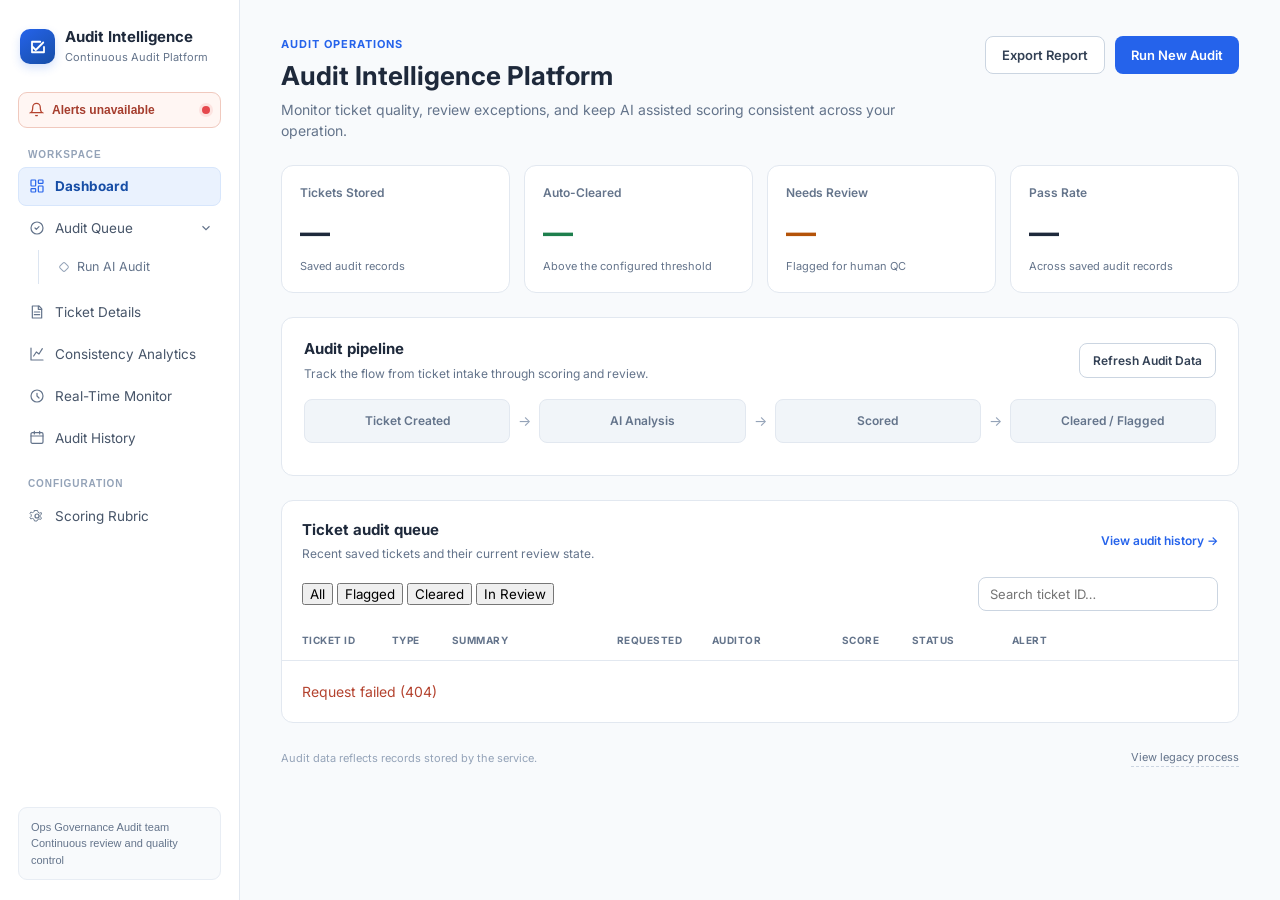
==== static/auditrix-prototype-main/index.html @ 74dadcfc "Initial commit" ====
<!doctype html>
<html lang="en">
<head>
  <meta charset="utf-8">
  <meta name="viewport" content="width=device-width, initial-scale=1">
  <meta name="theme-color" content="#F8FAFC">
  <title>Audit Intelligence Platform</title>
  <link rel="preconnect" href="https://fonts.googleapis.com">
  <link rel="preconnect" href="https://fonts.gstatic.com" crossorigin>
  <link href="https://fonts.googleapis.com/css2?family=Inter:wght@400;500;600;700&display=swap" rel="stylesheet">
  <link rel="stylesheet" href="app-shell.css">
  <script defer src="api.js"></script>
  <script defer src="app-sidebar.js"></script>
  <script defer src="alerts.js"></script>
  <script defer src="app-router.js"></script>
</head>
<body>
  <div class="app-shell">
    <audit-sidebar active="dashboard"></audit-sidebar>
    <main id="content-container" class="app-content" tabindex="-1" aria-live="polite" aria-busy="true"></main>
  </div>
</body>
</html>
---- static/auditrix-prototype-main/app-shell.css ----
:root {
  color-scheme: light;
  --app-bg: #F8FAFC;
  --app-surface: #FFFFFF;
  --app-ink: #1E293B;
  --app-muted: #64748B;
  --app-line: #E2E8F0;
  --app-primary: #2563EB;
  --app-ring: rgba(37, 99, 235, .28);
}

*, *::before, *::after { box-sizing: border-box; }
html, body, body *, button, input, select, textarea, h1, h2, h3, h4, table {
  font-family: Inter, "Segoe UI", Arial, sans-serif !important;
}
html, body { min-height: 100%; margin: 0; }
body {
  background: var(--app-bg);
  color: var(--app-ink);
  font-size: 14px;
  line-height: 1.5;
  -webkit-font-smoothing: antialiased;
  text-rendering: optimizeLegibility;
}
::selection { background: #DBEAFE; }
::-webkit-scrollbar { width: 9px; height: 9px; }
::-webkit-scrollbar-thumb { background: #CBD5E1; border-radius: 999px; }
::-webkit-scrollbar-thumb:hover { background: #94A3B8; }
:focus-visible { outline: 3px solid var(--app-ring); outline-offset: 2px; }
a, button { cursor: pointer; }
button { transition: filter .15s ease, transform .08s ease, box-shadow .15s ease; }
button:hover:not(:disabled) { filter: brightness(1.04); }
button:active:not(:disabled) { transform: translateY(1px); }
button:disabled { cursor: not-allowed; opacity: .58; }

.app-shell {
  width: 100%;
  max-width: 1600px;
  min-height: 100vh;
  margin: 0 auto;
  display: flex;
  background: var(--app-bg);
}
.app-shell > audit-sidebar {
  flex: 0 0 240px;
  width: 240px;
  min-width: 240px;
  min-height: 100vh;
  position: sticky;
  top: 0;
  align-self: flex-start;
  z-index: 10;
}
.app-content {
  flex: 1 1 auto;
  min-width: 0;
  min-height: 100vh;
  display: flex;
  flex-direction: column;
  align-items: stretch;
  gap: 24px;
  padding: 36px clamp(22px, 3.2vw, 48px) 56px;
  transition: opacity .18s ease, transform .18s ease;
}
.app-content.is-loading { opacity: .58; transform: translateY(3px); }
.app-content.is-entering { animation: app-content-enter .22s ease both; }
@keyframes app-content-enter {
  from { opacity: .72; transform: translateY(5px); }
  to { opacity: 1; transform: translateY(0); }
}
.app-content[aria-busy="true"] { cursor: progress; pointer-events: none; }
.app-content[data-page="audit-runner"] { gap: 0; }
.app-content > * { max-width: 100%; }
.mono { font-family: ui-monospace, SFMono-Regular, Menlo, Consolas, monospace !important; }
.topbar { display:flex; justify-content:space-between; align-items:center; gap:16px; flex-wrap:wrap; }
.topbar h1 { margin:0; font-size:26px; line-height:1.2; letter-spacing:-.02em; }
.muted { color:var(--app-muted); }
.card { background:var(--app-surface); border:1px solid var(--app-line); border-radius:12px; padding:18px 20px; box-shadow:0 1px 2px rgba(15,23,42,.04); }
.toolbar { display:flex; align-items:center; gap:8px; flex-wrap:wrap; }
.tab { appearance:none; border:1px solid #CBD5E1; background:#FFFFFF; border-radius:8px; padding:8px 12px; color:#334155; font-size:13px; }
.tab.active { background:#EAF2FE; border-color:#93C5FD; color:#174EA6; font-weight:600; }
.search { min-width:220px; max-width:360px; flex:1; padding:9px 12px; border:1px solid #CBD5E1; border-radius:8px; background:#FFFFFF; color:#1E293B; }
.table-wrap { overflow:auto; }
.table { width:100%; min-width:850px; border-collapse:collapse; text-align:left; }
.table th { background:#F8FAFC; color:#64748B; font-size:10px; letter-spacing:.05em; text-transform:uppercase; }
.table th, .table td { padding:12px; border-bottom:1px solid #E2E8F0; vertical-align:top; }
.status { display:inline-flex; align-items:center; padding:4px 9px; border-radius:999px; font-size:11px; font-weight:700; white-space:nowrap; }
.status.qc { background:#FDF3E6; color:#B45309; }
.status.clear { background:#E8F5EE; color:#1E7F4D; }
.button { display:inline-flex; align-items:center; justify-content:center; border:0; border-radius:8px; padding:8px 11px; background:#2563EB; color:#FFFFFF; text-decoration:none; font-size:12px; font-weight:600; white-space:nowrap; }
.button.secondary { background:#FFFFFF; color:#334155; border:1px solid #CBD5E1; }
.empty, .error { padding:28px; text-align:center; color:#64748B; }
.error { color:#B4432F; }
.app-content .table-wrap.card { padding:0; }
.app-error {
  padding: 18px 20px;
  border: 1px solid #F0C9BE;
  border-radius: 12px;
  background: #FFF6F3;
  color: #7A3226;
}
.app-error h1 { margin: 0 0 7px; font-size: 20px; }
.app-error p { margin: 0 0 12px; }
.app-error button {
  padding: 8px 12px;
  border: 1px solid #E8B5A7;
  border-radius: 8px;
  background: #FFFFFF;
  color: #7A3226;
  font-weight: 600;
}

@media (max-width: 1100px) {
  .app-content [style*="repeat(4, minmax(0, 1fr))"] { grid-template-columns: repeat(3, minmax(0, 1fr)) !important; }
}
@media (max-width: 800px) {
  .app-shell { display: block; }
  .app-shell > audit-sidebar { display: block; width: 100%; min-width: 0; min-height: 0; height: auto; position: relative; }
  .app-content { min-height: calc(100vh - 65px); padding: 22px 16px 40px; gap: 20px; }
  .app-content [style*="repeat(4, minmax(0, 1fr))"] { grid-template-columns: repeat(2, minmax(0, 1fr)) !important; }
  .app-content[data-page="ticket-detail"] [style*="minmax(240px,1fr)"] { grid-template-columns: 1fr !important; }
  .app-content[data-page="history"] [style*="grid-template-columns: 110px 90px"] { min-width: 720px; }
  .app-content[data-page="history"] [style*="overflow: hidden"] { overflow-x: auto !important; }
}
@media (max-width: 480px) {
  .app-content [style*="repeat(4, minmax(0, 1fr))"] { grid-template-columns: 1fr !important; }
}
@media print {
  .app-shell { display: block; max-width: none; }
  .app-shell > audit-sidebar, .no-print { display: none !important; }
  .app-content { display: block; min-height: 0; padding: 0; }
  body { background: #fff; }
}
@media (prefers-reduced-motion: reduce) {
  *, *::before, *::after { scroll-behavior: auto !important; animation-duration: .01ms !important; transition-duration: .01ms !important; }
}
/* Run AI Audit feature styles, shared by the app shell. */
:root{
    --paper:   #F8FAFC;
    --surface: #ffffff;
    --ink:     #1E293B;
    --mute:    #64748B;
    --line:    #E2E8F0;
    --action:  #2563EB;
    --action-hover: #1D4ED8;
    --ok-bg:   #E8F5EE;
    --ok-fg:   #1E7F4D;
    --ok-dot:  #4FA187;
    --warn-bg: #FDF3E6;
    --warn-fg: #B45309;
    --warn-dot:#C25A44;
    --ring:    rgba(37,99,235,0.28);
    --radius-lg: 14px;
    --radius-md: 10px;
    --radius-sm: 8px;
  }

.runner-nav{display:flex;align-items:center;justify-content:space-between;gap:12px;flex-wrap:wrap;margin-bottom:28px;padding:12px 14px;background:#fff;border:1px solid var(--line);border-radius:10px;box-shadow:0 1px 2px rgba(15,23,42,.05)}
  .runner-nav a:hover{background:#EFF6FF}

  header.top{
    margin-bottom:26px;
    display:flex;
    align-items:baseline;
    justify-content:space-between;
    gap:16px;
    flex-wrap:wrap;
  }

  .wordmark h1{
    font-size:26px;
    font-weight:600;
    margin:0 0 6px;
    letter-spacing:-0.01em;
  }

  .wordmark p{
    margin:0;
    color:var(--mute);
    font-size:14.5px;
    max-width:46ch;
  }

  .conn{
    display:flex;
    align-items:center;
    gap:8px;
    font-size:13px;
    color:var(--mute);
    white-space:nowrap;
  }

  .conn .dot{
    width:7px;
    height:7px;
    border-radius:50%;
    background:var(--mute);
    flex-shrink:0;
  }
  .conn.live .dot{ background:var(--ok-dot); }
  .conn.down .dot{ background:var(--warn-dot); }

  .demo-row{
    display:flex;
    gap:10px;
    margin-bottom:36px;
    flex-wrap:wrap;
  }

  .pill-btn{
    appearance:none;
    background:var(--surface);
    border:1px solid var(--line);
    color:var(--ink);
    font-family:inherit;
    font-size:13.5px;
    padding:9px 16px;
    border-radius:999px;
    cursor:pointer;
    transition:border-color .15s ease, background .15s ease;
  }
  .pill-btn:hover{ border-color:#93C5FD; background:#EFF6FF; }

  .grid{
    display:grid;
    grid-template-columns:1.15fr 1fr;
    gap:40px;
    align-items:start;
  }

  @media (max-width:760px){
    .grid{ grid-template-columns:1fr; }
    .page{ padding:18px 14px 54px; }
  }

  .panel-heading{
    font-size:15px;
    font-weight:600;
    margin:0 0 20px;
    padding-bottom:14px;
    border-bottom:1px solid var(--line);
  }

  form .field{
    margin-bottom:20px;
  }

  form .field label{
    display:block;
    font-size:13px;
    color:var(--mute);
    margin-bottom:7px;
  }

  .two-col{
    display:grid;
    grid-template-columns:1fr 1fr;
    gap:16px;
  }
  @media (max-width:520px){ .two-col{ grid-template-columns:1fr; } }

  input[type=text], select, textarea{
    width:100%;
    background:transparent;
    border:none;
    border-bottom:1px solid var(--line);
    padding:9px 2px;
    font-family:inherit;
    font-size:14.5px;
    color:var(--ink);
    transition:border-color .15s ease;
    resize:vertical;
  }

  input[type=text]:hover, select:hover, textarea:hover{ border-color:#cfc7b8; }
  input[type=text]:focus, select:focus, textarea:focus{
    outline:none;
    border-color:var(--action);
  }

  textarea{ min-height:76px; line-height:1.5; }

  select{
    appearance:none;
    background-image:url("data:image/svg+xml;utf8,<svg xmlns='http://www.w3.org/2000/svg' width='10' height='6' viewBox='0 0 10 6'><path d='M1 1l4 4 4-4' stroke='%238b8478' stroke-width='1.4' fill='none' fill-rule='evenodd'/></svg>");
    background-repeat:no-repeat;
    background-position:right 4px center;
    padding-right:20px;
  }

  .run-btn{
    appearance:none;
    width:100%;
    background:var(--action);
    color:#fdfcfa;
    border:none;
    font-family:inherit;
    font-size:14.5px;
    font-weight:500;
    padding:13px 20px;
    border-radius:var(--radius-sm);
    cursor:pointer;
    margin-top:6px;
    transition:background .15s ease, transform .05s ease;
  }
  .run-btn:hover{ background:var(--action-hover); }
  .run-btn:active{ transform:translateY(1px); }
  .run-btn:disabled{ opacity:.6; cursor:default; }

  .error-msg{
    margin-top:14px;
    font-size:13.5px;
    color:var(--warn-fg);
    background:var(--warn-bg);
    border-radius:var(--radius-sm);
    padding:10px 14px;
    display:none;
  }
  .error-msg.show{ display:block; }

  /* Result panel */
  .result-card{
    background:var(--surface);
    border:1px solid var(--line);
    border-radius:var(--radius-lg);
    padding:28px;
    box-shadow:0 1px 2px rgba(0,0,0,.03), 0 12px 28px -14px rgba(58,55,51,.12);
    min-height:340px;
    display:flex;
    flex-direction:column;
  }

  .empty-state{
    flex:1;
    display:flex;
    align-items:center;
    justify-content:center;
    text-align:center;
    color:var(--mute);
    font-size:13.5px;
    padding:20px;
  }

  .result-body{ display:none; }
  .result-body.show{ display:block; }

  .score-row{
    display:flex;
    align-items:baseline;
    gap:10px;
    margin-bottom:4px;
  }

  .score-num{
    font-size:52px;
    font-weight:600;
    letter-spacing:-0.02em;
    font-feature-settings:"tnum";
  }

  .score-max{
    font-size:15px;
    color:var(--mute);
  }

  .score-label{
    font-size:13px;
    color:var(--mute);
    margin-bottom:22px;
  }

  .status-pill{
    display:inline-flex;
    align-items:center;
    gap:8px;
    padding:7px 14px;
    border-radius:999px;
    font-size:13px;
    font-weight:500;
    margin-bottom:20px;
  }
  .status-pill .dot{ width:7px; height:7px; border-radius:50%; }
  .status-pill.ok{ background:var(--ok-bg); color:var(--ok-fg); }
  .status-pill.ok .dot{ background:var(--ok-dot); }
  .status-pill.warn{ background:var(--warn-bg); color:var(--warn-fg); }
  .status-pill.warn .dot{ background:var(--warn-dot); }

  .reasoning-heading{
    font-size:12.5px;
    color:var(--mute);
    margin:0 0 8px;
  }

  .reasoning-text{
    font-size:14px;
    line-height:1.65;
    margin:0 0 20px;
  }

  .meta-row{
    display:flex;
    gap:18px;
    flex-wrap:wrap;
    padding-top:16px;
    border-top:1px solid var(--line);
    font-size:12.5px;
    color:var(--mute);
    margin-top:auto;
  }
  .meta-row span b{ color:var(--ink); font-weight:500; }

  @media (prefers-reduced-motion: reduce){
    *{ transition:none !important; }
  }
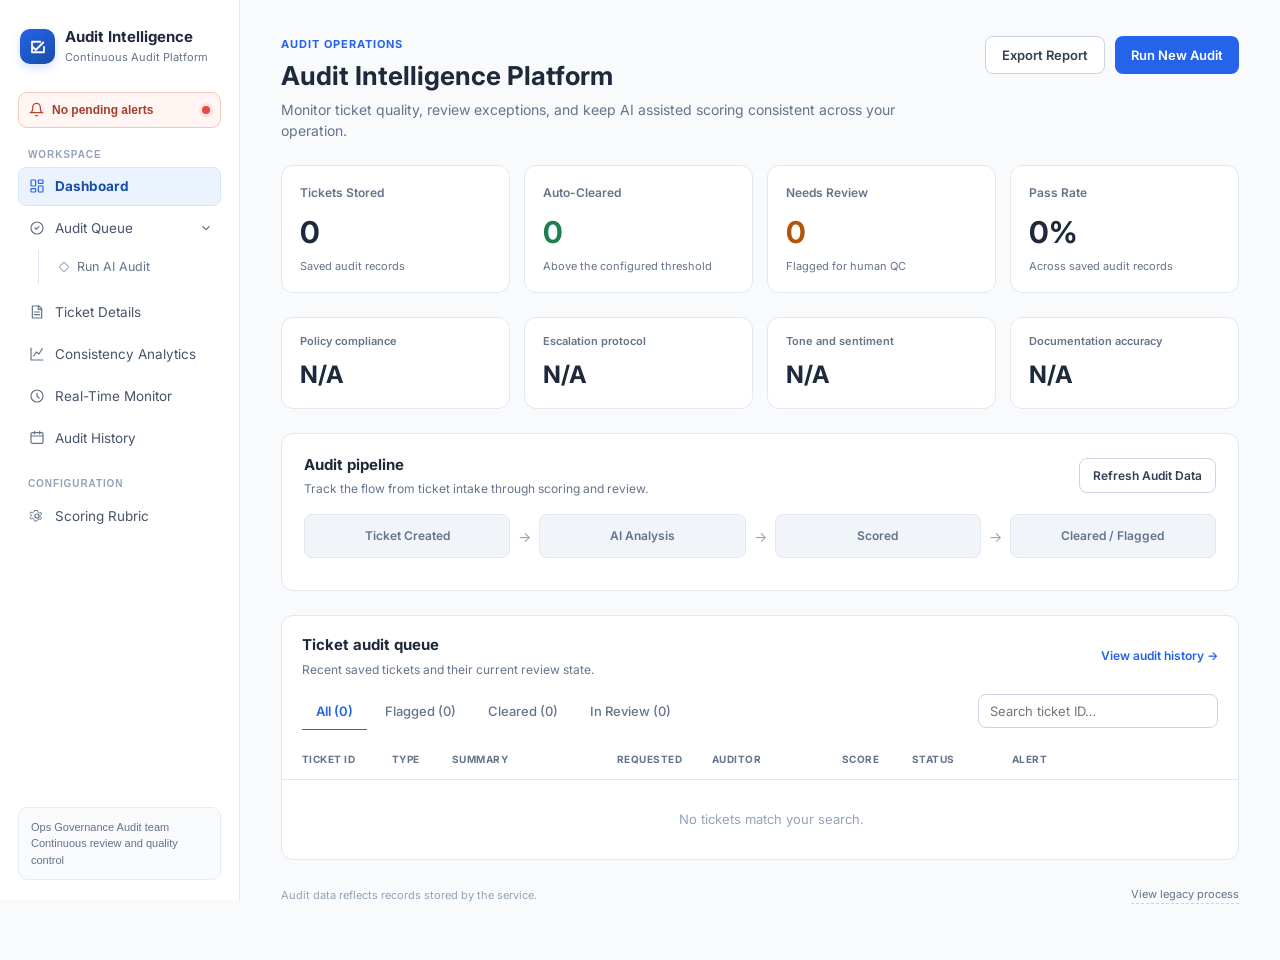
==== commit 18f29194: "v6" ====
--- a/static/auditrix-prototype-main/index.html
+++ b/static/auditrix-prototype-main/index.html
@@ -8,16 +8,18 @@
   <link rel="preconnect" href="https://fonts.googleapis.com">
   <link rel="preconnect" href="https://fonts.gstatic.com" crossorigin>
   <link href="https://fonts.googleapis.com/css2?family=Inter:wght@400;500;600;700&display=swap" rel="stylesheet">
-  <link rel="stylesheet" href="app-shell.css">
-  <script defer src="api.js"></script>
-  <script defer src="app-sidebar.js"></script>
-  <script defer src="alerts.js"></script>
-  <script defer src="app-router.js"></script>
+  <link rel="stylesheet" href="app-shell.css?v=20261019-human-review-2">
+  <script defer src="api.js?v=20261019-human-review-2"></script>
+  <script defer src="app-sidebar.js?v=20261019-human-review-2"></script>
+  <script defer src="alerts.js?v=20261019-human-review-2"></script>
+  <script defer src="app-router.js?v=20261019-human-review-2"></script>
 </head>
 <body>
   <div class="app-shell">
     <audit-sidebar active="dashboard"></audit-sidebar>
-    <main id="content-container" class="app-content" tabindex="-1" aria-live="polite" aria-busy="true"></main>
+    <main id="content-container" class="app-content" tabindex="-1" aria-live="polite" aria-busy="true">
+      <section class="app-loading" role="status"><span class="app-loading-spinner" aria-hidden="true"></span><span>Loading your workspace…</span></section>
+    </main>
   </div>
 </body>
 </html>
--- a/static/auditrix-prototype-main/app-shell.css
+++ b/static/auditrix-prototype-main/app-shell.css
@@ -1,4 +1,4 @@
-:root {
+﻿:root {
   color-scheme: light;
   --app-bg: #F8FAFC;
   --app-surface: #FFFFFF;
@@ -69,6 +69,9 @@
   to { opacity: 1; transform: translateY(0); }
 }
 .app-content[aria-busy="true"] { cursor: progress; pointer-events: none; }
+.app-loading { display:flex; align-items:center; gap:11px; min-height:90px; padding:20px; color:var(--app-muted); }
+.app-loading-spinner { width:18px; height:18px; border:2px solid #DBEAFE; border-top-color:var(--app-primary); border-radius:50%; animation:app-loading-spin .7s linear infinite; }
+@keyframes app-loading-spin { to { transform:rotate(360deg); } }
 .app-content[data-page="audit-runner"] { gap: 0; }
 .app-content > * { max-width: 100%; }
 .mono { font-family: ui-monospace, SFMono-Regular, Menlo, Consolas, monospace !important; }
@@ -134,8 +137,48 @@
 @media (prefers-reduced-motion: reduce) {
   *, *::before, *::after { scroll-behavior: auto !important; animation-duration: .01ms !important; transition-duration: .01ms !important; }
 }
+.view-stack { width:100%; min-width:0; display:flex; flex-direction:column; gap:24px; }
+.rubric-view { gap:20px; }
+.rubric-lede { margin:7px 0 0; }
+.rubric-section-heading { display:flex; align-items:flex-start; justify-content:space-between; gap:16px; flex-wrap:wrap; margin-bottom:18px; }
+.rubric-section-heading h2 { margin:0; font-size:17px; letter-spacing:-.01em; }
+.rubric-section-heading p { margin:5px 0 0; }
+.rubric-tabs { display:flex; gap:6px; overflow-x:auto; margin:0 -2px 18px; padding:0 2px 10px; border-bottom:1px solid var(--app-line); }
+.rubric-tabs .tab { flex:0 0 auto; }
+.rubric-panel { min-height:170px; }
+.rubric-criteria { display:grid; gap:10px; margin:16px 0 0; padding:0; list-style:none; counter-reset:rubric-clause; }
+.rubric-criteria li { display:flex; align-items:flex-start; gap:16px; padding:14px 16px; border:1px solid var(--app-line); border-radius:9px; background:#FBFCFE; counter-increment:rubric-clause; }
+.rubric-criteria li::before { content:counter(rubric-clause, decimal-leading-zero); color:var(--app-primary); font-size:11px; font-weight:700; padding-top:2px; }
+.rubric-criterion-text { flex:1; min-width:0; color:#334155; }
+.rubric-criterion-text p { margin:5px 0 0; font-size:12px; line-height:1.5; }
+.rubric-criterion-text strong { color:#1E293B; font-size:13px; }
+.rubric-weight { flex:0 0 auto; color:var(--app-muted); font-size:11px; white-space:nowrap; }
+.criterion-breakdown { display:grid; gap:8px; margin:18px 0; }
+.criterion-breakdown h3 { margin:0 0 2px; color:#334155; font-size:13px; }
+.criterion-result { padding:10px 12px; border:1px solid var(--app-line); border-radius:8px; background:#FBFCFE; }
+.criterion-result > div { display:flex; justify-content:space-between; gap:10px; align-items:center; }
+.criterion-result strong { color:#334155; font-size:12px; }
+.criterion-result p { margin:5px 0 0; color:var(--app-muted); font-size:11px; line-height:1.5; }
+.criterion-result-status { color:var(--app-muted); font-size:10px; font-weight:700; text-transform:capitalize; white-space:nowrap; }
+.criterion-result-status.pass { color:#1E7F4D; }
+.criterion-result-status.partial { color:#B45309; }
+.criterion-result-status.fail { color:#B4432F; }
+.threshold-card { display:grid; gap:16px; }
+.threshold-card .rubric-section-heading { align-items:center; margin:0; }
+.threshold-value { color:var(--app-primary); font-size:30px; font-weight:700; line-height:1; font-variant-numeric:tabular-nums; }
+.threshold-control { display:grid; grid-template-columns:auto minmax(0,1fr) auto; align-items:center; gap:14px; color:var(--app-muted); font-size:12px; }
+.threshold-control input[type="range"] { width:100%; height:8px; margin:0; padding:0; appearance:none; border:0; border-radius:999px; background:linear-gradient(to right,var(--app-primary) 0,var(--app-primary) var(--threshold-position,90%),#E2E8F0 var(--threshold-position,90%),#E2E8F0 100%); cursor:pointer; }
+.threshold-control input[type="range"]::-webkit-slider-thumb { width:20px; height:20px; appearance:none; border:3px solid #fff; border-radius:50%; background:var(--app-primary); box-shadow:0 0 0 1px var(--app-primary),0 2px 5px #0f172a24; }
+.threshold-control input[type="range"]::-moz-range-thumb { width:14px; height:14px; border:3px solid #fff; border-radius:50%; background:var(--app-primary); box-shadow:0 0 0 1px var(--app-primary),0 2px 5px #0f172a24; }
+.threshold-preview { display:flex; align-items:flex-start; gap:10px; padding:13px 15px; border:1px solid #D7E6FC; border-radius:9px; background:#F3F8FF; color:#334155; }
+.threshold-marker { flex:0 0 8px; width:8px; height:8px; margin-top:6px; border-radius:50%; background:var(--app-primary); }
+.threshold-footer { display:flex; align-items:center; justify-content:space-between; gap:14px; flex-wrap:wrap; }
+.threshold-footer p { margin:0; font-size:12px; }
+.threshold-note { margin:0; color:var(--app-muted); font-size:12px; }
+@media (max-width:640px) { .rubric-section-heading { margin-bottom:12px; } .rubric-criteria li { gap:10px; padding:12px; } .rubric-weight { white-space:normal; text-align:right; } }
+
 /* Run AI Audit feature styles, shared by the app shell. */
-:root{
+.audit-runner-view {
     --paper:   #F8FAFC;
     --surface: #ffffff;
     --ink:     #1E293B;
@@ -155,10 +198,10 @@
     --radius-sm: 8px;
   }
 
-.runner-nav{display:flex;align-items:center;justify-content:space-between;gap:12px;flex-wrap:wrap;margin-bottom:28px;padding:12px 14px;background:#fff;border:1px solid var(--line);border-radius:10px;box-shadow:0 1px 2px rgba(15,23,42,.05)}
-  .runner-nav a:hover{background:#EFF6FF}
-
-  header.top{
+.audit-runner-view .runner-nav {display:flex;align-items:center;justify-content:space-between;gap:12px;flex-wrap:wrap;margin-bottom:28px;padding:12px 14px;background:#fff;border:1px solid var(--line);border-radius:10px;box-shadow:0 1px 2px rgba(15,23,42,.05)}
+  .audit-runner-view .runner-nav a:hover {background:#EFF6FF}
+
+  .audit-runner-view header.top {
     margin-bottom:26px;
     display:flex;
     align-items:baseline;
@@ -167,21 +210,21 @@
     flex-wrap:wrap;
   }
 
-  .wordmark h1{
+  .audit-runner-view .wordmark h1 {
     font-size:26px;
     font-weight:600;
     margin:0 0 6px;
     letter-spacing:-0.01em;
   }
 
-  .wordmark p{
+  .audit-runner-view .wordmark p {
     margin:0;
     color:var(--mute);
     font-size:14.5px;
     max-width:46ch;
   }
 
-  .conn{
+  .audit-runner-view .conn {
     display:flex;
     align-items:center;
     gap:8px;
@@ -190,24 +233,24 @@
     white-space:nowrap;
   }
 
-  .conn .dot{
+  .audit-runner-view .conn .dot {
     width:7px;
     height:7px;
     border-radius:50%;
     background:var(--mute);
     flex-shrink:0;
   }
-  .conn.live .dot{ background:var(--ok-dot); }
-  .conn.down .dot{ background:var(--warn-dot); }
-
-  .demo-row{
+  .audit-runner-view .conn.live .dot { background:var(--ok-dot); }
+  .audit-runner-view .conn.down .dot { background:var(--warn-dot); }
+
+  .audit-runner-view .demo-row {
     display:flex;
     gap:10px;
     margin-bottom:36px;
     flex-wrap:wrap;
   }
 
-  .pill-btn{
+  .audit-runner-view .pill-btn {
     appearance:none;
     background:var(--surface);
     border:1px solid var(--line);
@@ -219,21 +262,21 @@
     cursor:pointer;
     transition:border-color .15s ease, background .15s ease;
   }
-  .pill-btn:hover{ border-color:#93C5FD; background:#EFF6FF; }
-
-  .grid{
+  .audit-runner-view .pill-btn:hover { border-color:#93C5FD; background:#EFF6FF; }
+
+  .audit-runner-view .grid {
     display:grid;
     grid-template-columns:1.15fr 1fr;
     gap:40px;
     align-items:start;
   }
 
-  @media (max-width:760px){
-    .grid{ grid-template-columns:1fr; }
-    .page{ padding:18px 14px 54px; }
-  }
-
-  .panel-heading{
+@media (max-width:760px) {
+    .audit-runner-view .grid { grid-template-columns:1fr; }
+    .audit-runner-view .page { padding:18px 14px 54px; }
+  }
+
+  .audit-runner-view .panel-heading {
     font-size:15px;
     font-weight:600;
     margin:0 0 20px;
@@ -241,25 +284,25 @@
     border-bottom:1px solid var(--line);
   }
 
-  form .field{
+  .audit-runner-view form .field {
     margin-bottom:20px;
   }
 
-  form .field label{
+  .audit-runner-view form .field label {
     display:block;
     font-size:13px;
     color:var(--mute);
     margin-bottom:7px;
   }
 
-  .two-col{
+  .audit-runner-view .two-col {
     display:grid;
     grid-template-columns:1fr 1fr;
     gap:16px;
   }
-  @media (max-width:520px){ .two-col{ grid-template-columns:1fr; } }
-
-  input[type=text], select, textarea{
+@media (max-width:520px) { .audit-runner-view .two-col{ grid-template-columns:1fr; } }
+
+  .audit-runner-view input[type=text], .audit-runner-view select, .audit-runner-view textarea {
     width:100%;
     background:transparent;
     border:none;
@@ -272,15 +315,15 @@
     resize:vertical;
   }
 
-  input[type=text]:hover, select:hover, textarea:hover{ border-color:#cfc7b8; }
-  input[type=text]:focus, select:focus, textarea:focus{
+  .audit-runner-view input[type=text]:hover, .audit-runner-view select:hover, .audit-runner-view textarea:hover { border-color:#cfc7b8; }
+  .audit-runner-view input[type=text]:focus, .audit-runner-view select:focus, .audit-runner-view textarea:focus {
     outline:none;
     border-color:var(--action);
   }
 
-  textarea{ min-height:76px; line-height:1.5; }
-
-  select{
+  .audit-runner-view textarea { min-height:76px; line-height:1.5; }
+
+  .audit-runner-view select {
     appearance:none;
     background-image:url("data:image/svg+xml;utf8,<svg xmlns='http://www.w3.org/2000/svg' width='10' height='6' viewBox='0 0 10 6'><path d='M1 1l4 4 4-4' stroke='%238b8478' stroke-width='1.4' fill='none' fill-rule='evenodd'/></svg>");
     background-repeat:no-repeat;
@@ -288,7 +331,7 @@
     padding-right:20px;
   }
 
-  .run-btn{
+  .audit-runner-view .run-btn {
     appearance:none;
     width:100%;
     background:var(--action);
@@ -303,11 +346,11 @@
     margin-top:6px;
     transition:background .15s ease, transform .05s ease;
   }
-  .run-btn:hover{ background:var(--action-hover); }
-  .run-btn:active{ transform:translateY(1px); }
-  .run-btn:disabled{ opacity:.6; cursor:default; }
-
-  .error-msg{
+  .audit-runner-view .run-btn:hover { background:var(--action-hover); }
+  .audit-runner-view .run-btn:active { transform:translateY(1px); }
+  .audit-runner-view .run-btn:disabled { opacity:.6; cursor:default; }
+
+  .audit-runner-view .error-msg {
     margin-top:14px;
     font-size:13.5px;
     color:var(--warn-fg);
@@ -316,10 +359,10 @@
     padding:10px 14px;
     display:none;
   }
-  .error-msg.show{ display:block; }
+  .audit-runner-view .error-msg.show { display:block; }
 
   /* Result panel */
-  .result-card{
+  .audit-runner-view .result-card {
     background:var(--surface);
     border:1px solid var(--line);
     border-radius:var(--radius-lg);
@@ -330,7 +373,7 @@
     flex-direction:column;
   }
 
-  .empty-state{
+  .audit-runner-view .empty-state {
     flex:1;
     display:flex;
     align-items:center;
@@ -341,35 +384,35 @@
     padding:20px;
   }
 
-  .result-body{ display:none; }
-  .result-body.show{ display:block; }
-
-  .score-row{
+  .audit-runner-view .result-body { display:none; }
+  .audit-runner-view .result-body.show { display:block; }
+
+  .audit-runner-view .score-row {
     display:flex;
     align-items:baseline;
     gap:10px;
     margin-bottom:4px;
   }
 
-  .score-num{
+  .audit-runner-view .score-num {
     font-size:52px;
     font-weight:600;
     letter-spacing:-0.02em;
     font-feature-settings:"tnum";
   }
 
-  .score-max{
+  .audit-runner-view .score-max {
     font-size:15px;
     color:var(--mute);
   }
 
-  .score-label{
+  .audit-runner-view .score-label {
     font-size:13px;
     color:var(--mute);
     margin-bottom:22px;
   }
 
-  .status-pill{
+  .audit-runner-view .status-pill {
     display:inline-flex;
     align-items:center;
     gap:8px;
@@ -379,25 +422,25 @@
     font-weight:500;
     margin-bottom:20px;
   }
-  .status-pill .dot{ width:7px; height:7px; border-radius:50%; }
-  .status-pill.ok{ background:var(--ok-bg); color:var(--ok-fg); }
-  .status-pill.ok .dot{ background:var(--ok-dot); }
-  .status-pill.warn{ background:var(--warn-bg); color:var(--warn-fg); }
-  .status-pill.warn .dot{ background:var(--warn-dot); }
-
-  .reasoning-heading{
+  .audit-runner-view .status-pill .dot { width:7px; height:7px; border-radius:50%; }
+  .audit-runner-view .status-pill.ok { background:var(--ok-bg); color:var(--ok-fg); }
+  .audit-runner-view .status-pill.ok .dot { background:var(--ok-dot); }
+  .audit-runner-view .status-pill.warn { background:var(--warn-bg); color:var(--warn-fg); }
+  .audit-runner-view .status-pill.warn .dot { background:var(--warn-dot); }
+
+  .audit-runner-view .reasoning-heading {
     font-size:12.5px;
     color:var(--mute);
     margin:0 0 8px;
   }
 
-  .reasoning-text{
+  .audit-runner-view .reasoning-text {
     font-size:14px;
     line-height:1.65;
     margin:0 0 20px;
   }
 
-  .meta-row{
+  .audit-runner-view .meta-row {
     display:flex;
     gap:18px;
     flex-wrap:wrap;
@@ -407,8 +450,22 @@
     color:var(--mute);
     margin-top:auto;
   }
-  .meta-row span b{ color:var(--ink); font-weight:500; }
-
-  @media (prefers-reduced-motion: reduce){
-    *{ transition:none !important; }
-  }
+  .audit-runner-view .meta-row span b { color:var(--ink); font-weight:500; }
+
+@media (prefers-reduced-motion: reduce) {
+    .audit-runner-view * { transition:none !important; }
+  }
+
+
+.audit-runner-view { gap:22px; }
+.audit-runner-view header.top, .audit-runner-view .demo-row { margin-bottom:0; }
+.audit-runner-view .runner-samples { margin:0; }
+.audit-runner-view .runner-intro { margin:0 0 14px; color:var(--app-muted); }
+.audit-runner-view .sample-controls { display:grid; grid-template-columns:minmax(0, 1fr) auto; gap:14px; align-items:start; }
+.audit-runner-view .sample-select { min-height:144px; border:1px solid var(--app-line); border-radius:8px; padding:8px; background:#fff; }
+.audit-runner-view .sample-actions { display:flex; flex-direction:column; gap:8px; min-width:210px; }
+.audit-runner-view .batch-status:empty, .audit-runner-view .batch-results:empty { display:none; }
+.audit-runner-view .batch-status:not(:empty), .audit-runner-view .batch-results:not(:empty) { margin-top:12px; }
+@media (max-width:760px) { .audit-runner-view .sample-controls { grid-template-columns:1fr; } .audit-runner-view .sample-actions { min-width:0; } }
+
+
